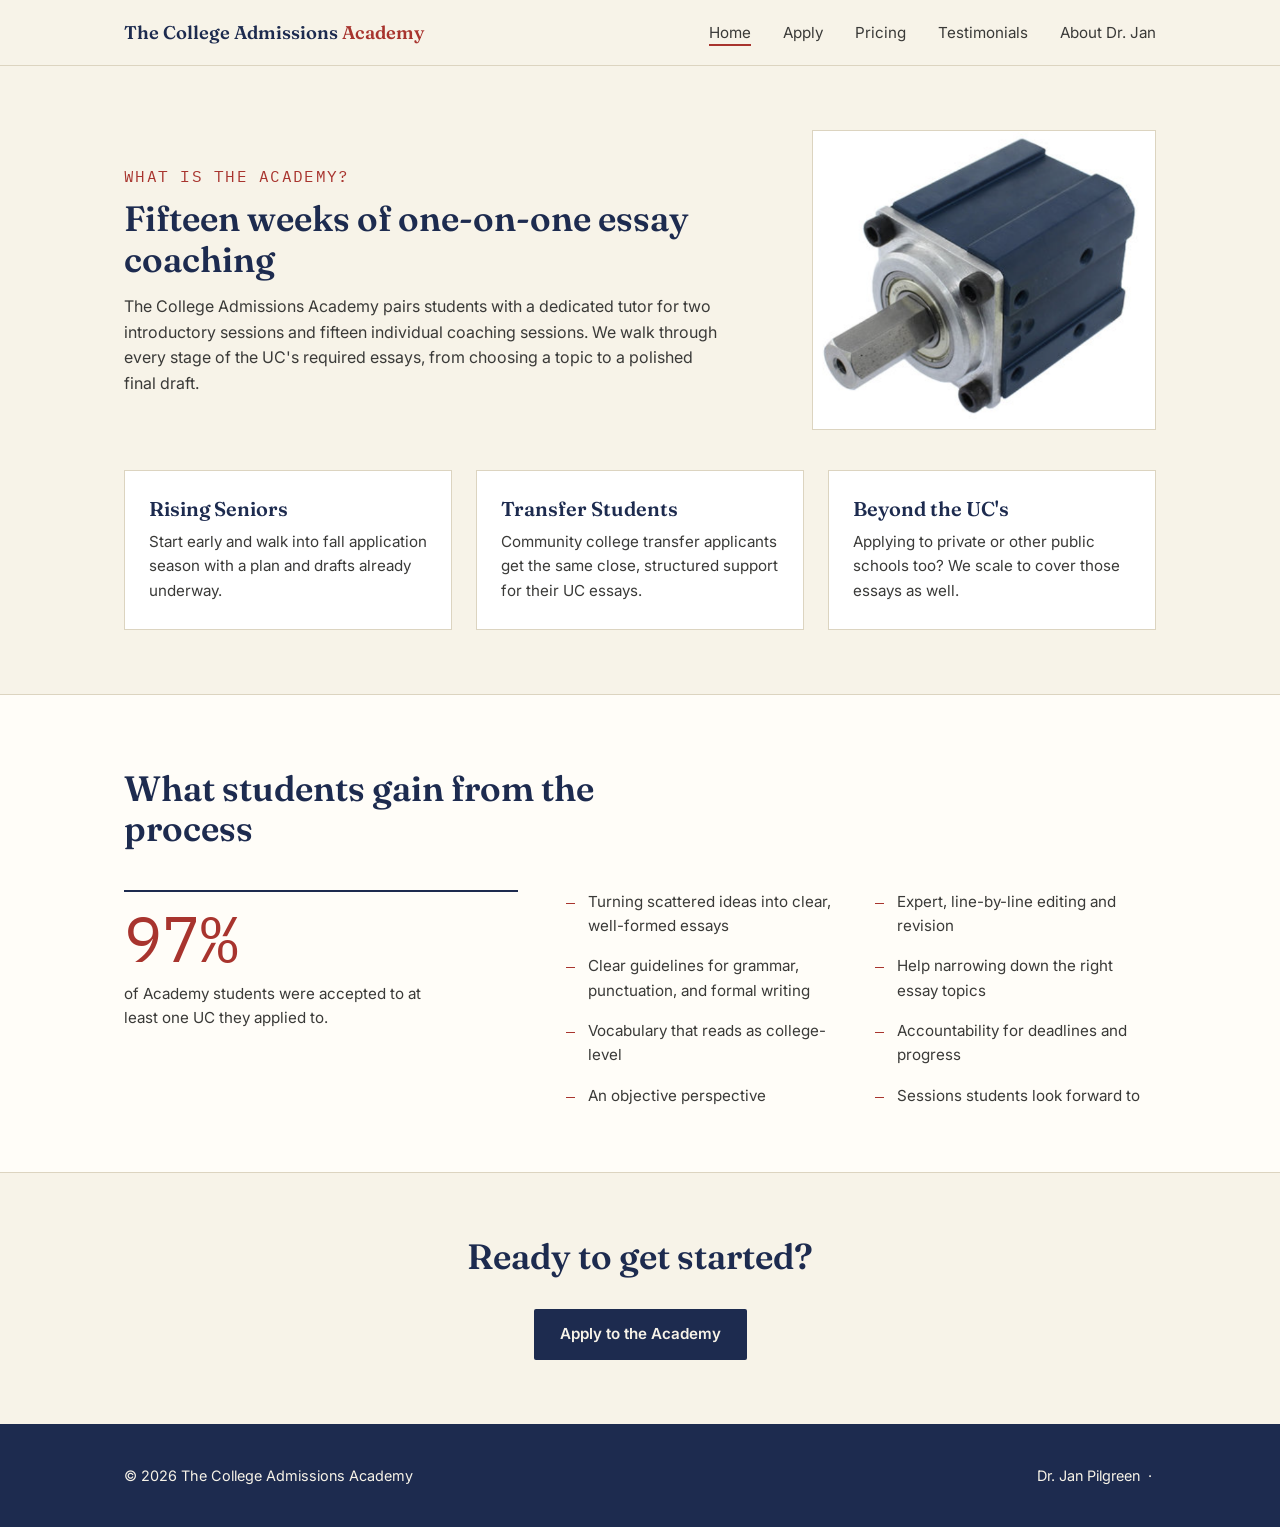
==== index.html @ 04e48bdd "initial commit" ====
<!DOCTYPE html>
<html lang="en">
<head>
    <meta charset="UTF-8">
    <meta name="viewport" content="width=device-width, initial-scale=1.0">
    <title>The College Admissions Academy</title>
    <link rel="stylesheet" href="styles.css">
</head>
<body>

    <header>
        <nav>
            <a href="index.html" class="logo">The College Admissions <span>Academy</span></a>
            <ul class="nav-links">
                <li><a href="index.html" class="active">Home</a></li>
                <li><a href="apply.html">Apply</a></li>
                <li><a href="pricing.html">Pricing</a></li>
                <li><a href="testimonials.html">Testimonials</a></li>
                <li><a href="about-tutor.html">About Dr. Jan</a></li>
                
            </ul>
        </nav>
    </header>
 
 
    <!-- What it is -->
    <section>
        <div class="container">
            <div class="intro-grid">
                <div class="section-head">
                    <p class="eyebrow">What is the Academy?</p>
                    <h2>Fifteen weeks of one-on-one essay coaching</h2>
                    <p style="margin-top: 14px;">
                        The College Admissions Academy pairs students with a dedicated tutor
                        for two introductory sessions and fifteen individual coaching
                        sessions. We walk through every stage of the UC's required essays,
                        from choosing a topic to a polished final draft.
                    </p>
                </div>
 
                <div class="intro-image">
                    <img src="logo_placeholder.png" alt="The College Admissions Academy">
                </div>
            </div>
 
            <div class="cards">
                <div class="card">
                    <h3>Rising Seniors</h3>
                    <p>Start early and walk into fall application season with a plan and drafts already underway.</p>
                </div>
                <div class="card">
                    <h3>Transfer Students</h3>
                    <p>Community college transfer applicants get the same close, structured support for their UC essays.</p>
                </div>
                <div class="card">
                    <h3>Beyond the UC's</h3>
                    <p>Applying to private or other public schools too? We scale to cover those essays as well.</p>
                </div>
            </div>
        </div>
    </section>
 
    <!-- Results -->
    <section class="alt">
        <div class="container">
            <div class="section-head">
                <h2>What students gain from the process</h2>
            </div>
 
            <div class="results-layout">
                <div class="headline-stat">
                    <span class="number mono-stat"><span data-key="success_rate">97</span>%</span>
                    <span class="label">of Academy students were accepted to at least one UC they applied to.</span>
                </div>
 
                <ul class="advantages">
                    <li>Turning scattered ideas into clear, well-formed essays</li>
                    <li>Expert, line-by-line editing and revision</li>
                    <li>Clear guidelines for grammar, punctuation, and formal writing</li>
                    <li>Help narrowing down the right essay topics</li>
                    <li>Vocabulary that reads as college-level</li>
                    <li>Accountability for deadlines and progress</li>
                    <li>An objective perspective</li>
                    <li>Sessions students look forward to</li>
                </ul>
            </div>
        </div>
    </section>
 
    <!-- CTA -->
    <section>
        <div class="container" style="text-align: center;">
            <h2>Ready to get started?</h2>
            <a href="apply.html" class="btn btn-primary" style="margin-top: 32px; display: inline-block;">Apply to the Academy</a>
        </div>
    </section>
 
    <footer>
        <div class="container">
            <span>&copy; 2026 The College Admissions Academy</span>
            <span>Dr. Jan Pilgreen &nbsp;&middot;&nbsp; <span data-key="email_address"></span></span>
        </div>
    </footer>
    

    <script src="data.js"></script>

    
</body>
</html>
---- styles.css ----
@import url('https://fonts.googleapis.com/css2?family=Fraunces:opsz,wght@9..144,400;9..144,600;9..144,700&family=Inter:wght@400;500;600&family=IBM+Plex+Mono:wght@500&display=swap');

:root {
    --paper: #F7F3E8;
    --ink: #1D2B4F;
    --red: #A8342E;
    --gold: #C99A3E;
    --charcoal: #3A3A38;
    --line: #DCD4C0;

    --font-display: 'Fraunces', serif;
    --font-body: 'Inter', sans-serif;
    --font-mono: 'IBM Plex Mono', monospace;
}

* {
    margin: 0;
    padding: 0;
    box-sizing: border-box;
}

html {
    scroll-behavior: smooth;
}

body {
    background: var(--paper);
    color: var(--charcoal);
    font-family: var(--font-body);
    line-height: 1.6;
}

img {
    max-width: 100%;
    display: block;
}

a {
    color: inherit;
    text-decoration: none;
}

h1, h2, h3 {
    font-family: var(--font-display);
    color: var(--ink);
    line-height: 1.15;
}

h1 { font-size: clamp(2.2rem, 5vw, 3.4rem); font-weight: 600; }
h2 { font-size: clamp(1.6rem, 3vw, 2.2rem); font-weight: 600; }
h3 { font-size: 1.25rem; font-weight: 600; }

.eyebrow {
    font-family: var(--font-mono);
    font-size: 0.99rem;
    letter-spacing: 0.08em;
    text-transform: uppercase;
    color: var(--red);
}

.mono-stat {
    font-family: var(--font-mono);
}

.container {
    max-width: 1080px;
    margin: 0 auto;
    padding: 0 24px;
}

/* ---------- Navigation ---------- */

header {
    background: var(--paper);
    border-bottom: 1px solid var(--line);
    position: sticky;
    top: 0;
    z-index: 100;
}

nav {
    max-width: 1080px;
    margin: 0 auto;
    padding: 18px 24px;
    display: flex;
    align-items: center;
    justify-content: space-between;
}

.logo {
    font-family: var(--font-display);
    font-weight: 600;
    font-size: 1.15rem;
    color: var(--ink);
}

.logo span {
    color: var(--red);
}

.nav-links {
    display: flex;
    gap: 32px;
    list-style: none;
    font-size: 0.95rem;
}

.nav-links a {
    position: relative;
    padding-bottom: 4px;
}

.nav-links a::after {
    content: "";
    position: absolute;
    left: 0;
    bottom: 0;
    width: 0;
    height: 2px;
    background: var(--red);
    transition: width 0.2s ease;
}

.nav-links a:hover::after,
.nav-links a.active::after {
    width: 100%;
}

.nav-toggle {
    display: none;
}

/* ---------- Hero ---------- */

.hero {
    padding: 80px 0 60px;
    border-bottom: 1px solid var(--line);
}

.hero .container {
    display: grid;
    grid-template-columns: 1.1fr 0.9fr;
    gap: 56px;
    align-items: center;
}

.hero h1 {
    margin: 14px 0 20px;
}

.hero p.lede {
    font-size: 1.1rem;
    max-width: 46ch;
    margin-bottom: 28px;
}

/* Annotated-manuscript hero graphic */
.manuscript {
    background: #fff;
    border: 1px solid var(--line);
    box-shadow: 6px 6px 0 var(--line);
    padding: 32px 30px;
    font-family: var(--font-mono);
    font-size: 0.85rem;
    color: var(--charcoal);
    position: relative;
}

.manuscript .redline {
    text-decoration: underline wavy var(--red);
    text-decoration-thickness: 1px;
}

.manuscript .comment {
    display: inline-block;
    margin-top: 18px;
    padding: 8px 12px;
    background: var(--paper);
    border-left: 3px solid var(--red);
    font-size: 0.78rem;
    color: var(--red);
}

/* ---------- Buttons ---------- */

.btn {
    display: inline-block;
    font-family: var(--font-body);
    font-weight: 600;
    font-size: 0.95rem;
    padding: 13px 26px;
    border-radius: 2px;
    transition: transform 0.15s ease, background 0.15s ease;
}

.btn-primary {
    background: var(--ink);
    color: var(--paper);
}

.btn-primary:hover {
    background: var(--red);
}

.btn-outline {
    border: 1.5px solid var(--ink);
    color: var(--ink);
}

.btn-outline:hover {
    border-color: var(--red);
    color: var(--red);
}

/* ---------- Intro grid (text + image) ---------- */
 
.intro-grid {
    display: grid;
    grid-template-columns: 1.3fr 0.7fr;
    gap: 48px;
    align-items: center;
    margin-bottom: 40px;
}
 
.intro-grid .section-head {
    margin-bottom: 0;
}
 
.intro-image img {
    width: 100%;
    border: 1px solid var(--line);
}
 


/* ---------- Sections ---------- */

section {
    padding: 64px 0;
}

section.alt {
    background: #FFFDF8;
    border-top: 1px solid var(--line);
    border-bottom: 1px solid var(--line);
}

.section-head {
    max-width: 60ch;
    margin-bottom: 40px;
}

.section-head h2 {
    margin-top: 10px;
}

/* ---------- Stat row ---------- */

.stats {
    display: grid;
    grid-template-columns: repeat(3, 1fr);
    gap: 24px;
    margin-top: 12px;
}

.stat {
    border-top: 2px solid var(--ink);
    padding-top: 12px;
}

.stat .number {
    font-family: var(--font-mono);
    font-size: 2rem;
    color: var(--red);
    display: block;
}

.stat .label {
    font-size: 0.9rem;
    color: var(--charcoal);
}

/* ---------- Pricing cards ---------- */
 
.pricing-cards {
    display: grid;
    grid-template-columns: 1fr 1fr;
    gap: 28px;
    margin-top: 8px;
}
 
.price-card {
    background: #fff;
    border: 1px solid var(--line);
    padding: 32px 28px;
}
 
.price-card-highlight {
    border: 1.5px solid var(--ink);
    box-shadow: 5px 5px 0 var(--line);
}
 
.price-amount {
    font-size: 2.6rem;
    color: var(--red);
    margin: 14px 0 4px;
}
 
.price-note {
    font-size: 0.85rem;
    color: var(--charcoal);
    margin-bottom: 20px;
}
 
.price-features {
    list-style: none;
    margin-bottom: 26px;
}
 
.price-features li {
    position: relative;
    padding-left: 20px;
    font-size: 0.92rem;
    margin-bottom: 10px;
}
 
.price-features li::before {
    content: "\2014";
    position: absolute;
    left: 0;
    color: var(--red);
    font-family: var(--font-mono);
}
 

/* ---------- Contact card ---------- */
 
.contact-card {
    background: #fff;
    border: 1px solid var(--line);
    padding: 32px 28px;
    display: grid;
    grid-template-columns: 1fr 1fr;
    gap: 24px;
    margin-top: 8px;
}
 
.contact-label {
    display: block;
    font-family: var(--font-mono);
    font-size: 0.78rem;
    letter-spacing: 0.06em;
    text-transform: uppercase;
    color: var(--red);
    margin-bottom: 8px;
}
 
.contact-value {
    font-family: var(--font-display);
    font-size: 1.4rem;
    color: var(--ink);
}
 
.contact-value:hover {
    color: var(--red);
}
 
/* ---------- Steps ---------- */
 
.steps {
    list-style: none;
    display: flex;
    flex-direction: column;
    gap: 24px;
    margin-top: 8px;
}
 
.steps li {
    display: grid;
    grid-template-columns: 60px 1fr;
    gap: 20px;
    align-items: start;
}
 
.step-number {
    font-family: var(--font-mono);
    font-size: 1.4rem;
    color: var(--red);
}
 
.steps h3 {
    margin-bottom: 4px;
}
 
.steps p {
    font-size: 0.95rem;
}


/* ---------- Author bio ---------- */
 
.author-bio {
    display: grid;
    grid-template-columns: 0.8fr 1.2fr;
    gap: 48px;
    align-items: start;
}
 
.author-photo img {
    width: 100%;
    border: 1px solid var(--line);
}
 
.author-role {
    font-family: var(--font-mono);
    font-size: 0.85rem;
    color: var(--red);
    margin: 6px 0 20px;
}
 
.author-text p {
    margin-bottom: 16px;
}
 


/* ---------- Testimonials ---------- */
 
.testimonial-list {
    display: grid;
    grid-template-columns: 1fr;
    gap: 22px;
    margin-top: 8px;
}
 
.testimonial {
    background: #fff;
    border: 1px solid var(--line);
    border-left: 3px solid var(--red);
    padding: 26px 28px;
}
 
.testimonial .quote {
    font-family: var(--font-display);
    font-size: 1.1rem;
    color: var(--ink);
    line-height: 1.5;
}
 
.testimonial .attribution {
    margin-top: 14px;
    font-family: var(--font-mono);
    font-size: 0.8rem;
    color: var(--red);
}
 
/* ---------- Footer ---------- */
 
footer {
    background: var(--ink);
    color: var(--paper);
    padding: 40px 0;
    font-size: 0.9rem;
}
 
footer .container {
    display: flex;
    justify-content: space-between;
    align-items: center;
    flex-wrap: wrap;
    gap: 16px;
}
 
footer a:hover {
    color: var(--gold);
}

/*-------- Results layout (advantages) ---------- */
 
.results-layout {
    display: grid;
    grid-template-columns: 0.8fr 1.2fr;
    gap: 48px;
    align-items: start;
    margin-top: 8px;
}
 
.headline-stat {
    border-top: 2px solid var(--ink);
    padding-top: 14px;
}
 
.headline-stat .number {
    font-family: var(--font-mono);
    font-size: 4rem;
    color: var(--red);
    display: block;
    line-height: 1;
}
 
.headline-stat .label {
    display: block;
    margin-top: 12px;
    font-size: 0.95rem;
    max-width: 30ch;
}
 
.advantages {
    list-style: none;
    display: grid;
    grid-template-columns: 1fr 1fr;
    gap: 16px 28px;
}
 
.advantages li {
    position: relative;
    padding-left: 22px;
    font-size: 0.95rem;
}
 
.advantages li::before {
    content: "\2014";
    position: absolute;
    left: 0;
    color: var(--red);
    font-family: var(--font-mono);
}


/* ---------- Cards ---------- */

.cards {
    display: grid;
    grid-template-columns: repeat(3, 1fr);
    gap: 24px;
    margin-top: 8px;
}

.card {
    background: #fff;
    border: 1px solid var(--line);
    padding: 26px 24px;
}

.card h3 {
    margin-bottom: 10px;
}

.card p {
    font-size: 0.95rem;
}

/* ---------- Footer ---------- */

footer {
    background: var(--ink);
    color: var(--paper);
    padding: 40px 0;
    font-size: 0.9rem;
}

footer .container {
    display: flex;
    justify-content: space-between;
    align-items: center;
    flex-wrap: wrap;
    gap: 16px;
}

footer a:hover {
    color: var(--gold);
}

/* ---------- Responsive ---------- */

@media (max-width: 800px) {
    .hero .container {
        grid-template-columns: 1fr;
    }

    .stats,
    .cards {
        grid-template-columns: 1fr;
    }

    .nav-links {
        display: none;
    }
}
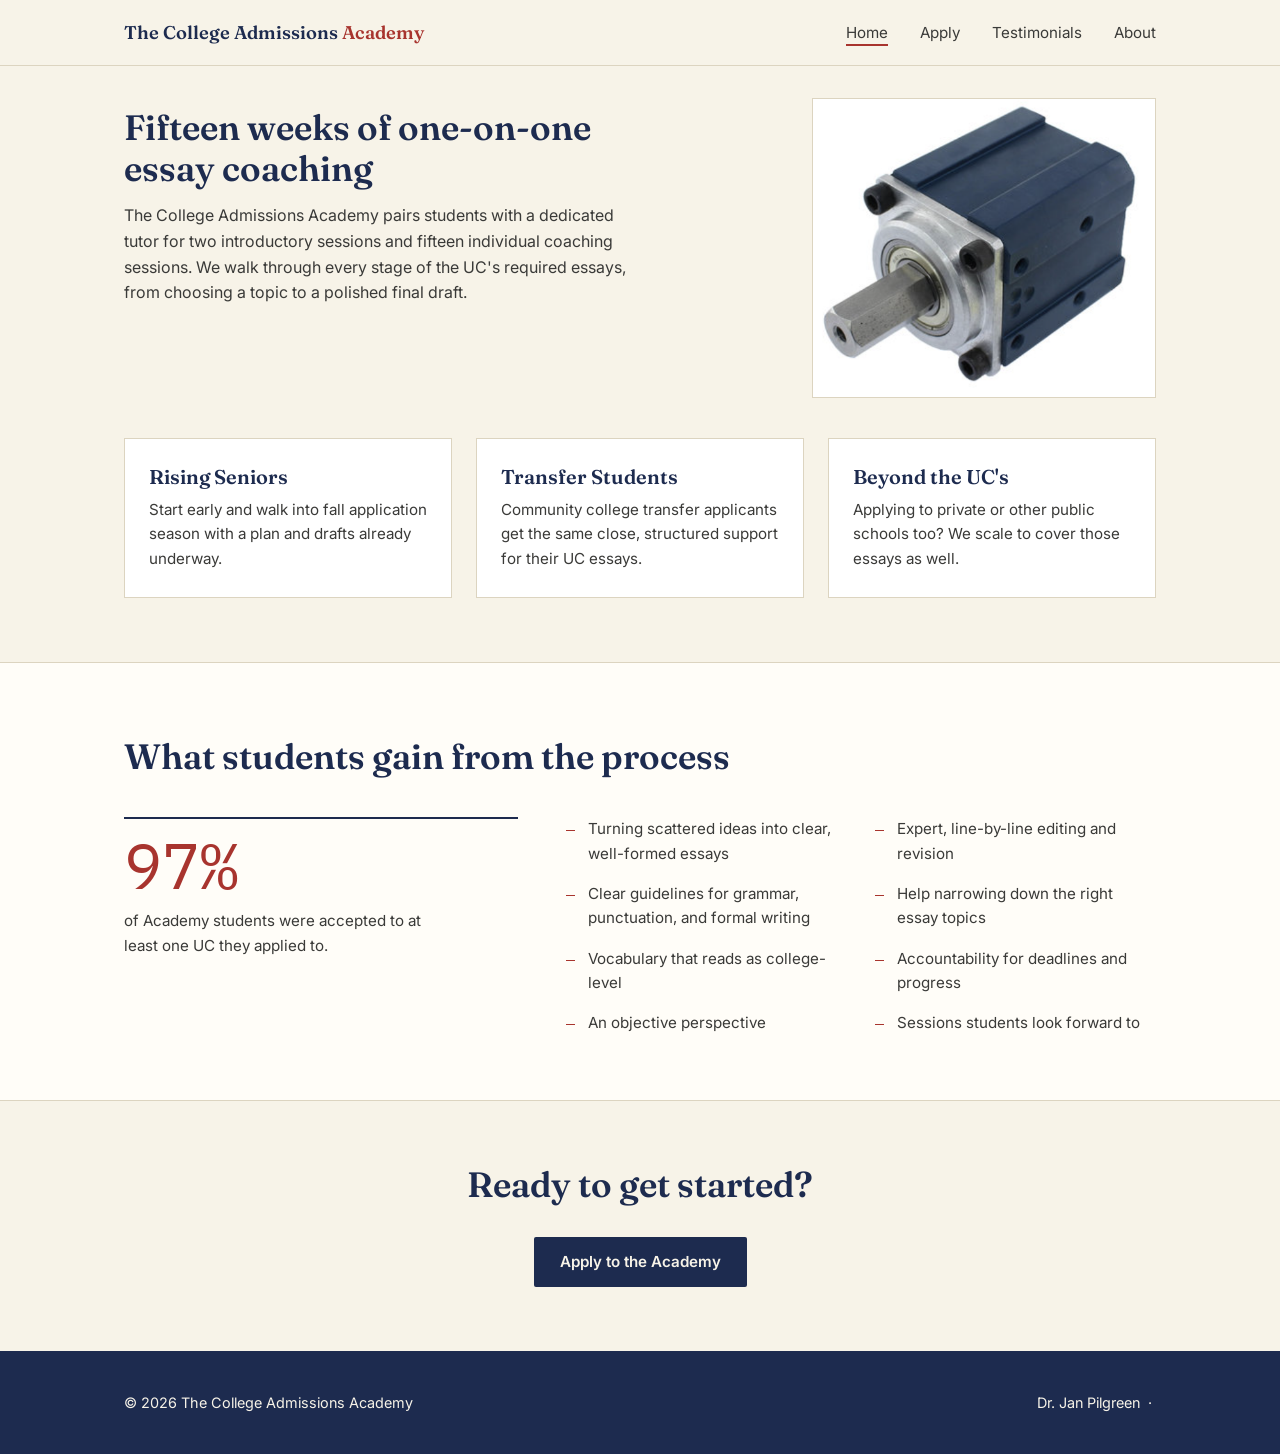
==== commit 702c8402: "second commit" ====
--- a/index.html
+++ b/index.html
@@ -14,21 +14,22 @@
             <ul class="nav-links">
                 <li><a href="index.html" class="active">Home</a></li>
                 <li><a href="apply.html">Apply</a></li>
-                <li><a href="pricing.html">Pricing</a></li>
                 <li><a href="testimonials.html">Testimonials</a></li>
-                <li><a href="about-tutor.html">About Dr. Jan</a></li>
+                <li><a href="about-tutor.html">About</a></li>
                 
             </ul>
+            <button class="nav-toggle" aria-label="Toggle menu" onclick="this.closest('nav').querySelector('.nav-links').classList.toggle('open')">
+                <span></span><span></span><span></span>
+            </button>
         </nav>
     </header>
  
  
     <!-- What it is -->
-    <section>
+    <section class="home-intro">
         <div class="container">
             <div class="intro-grid">
                 <div class="section-head">
-                    <p class="eyebrow">What is the Academy?</p>
                     <h2>Fifteen weeks of one-on-one essay coaching</h2>
                     <p style="margin-top: 14px;">
                         The College Admissions Academy pairs students with a dedicated tutor
@@ -86,6 +87,8 @@
             </div>
         </div>
     </section>
+
+
  
     <!-- CTA -->
     <section>
@@ -107,4 +110,4 @@
 
     
 </body>
-</html>+</html>
--- a/styles.css
+++ b/styles.css
@@ -80,6 +80,7 @@
 
 nav {
     max-width: 1080px;
+    position: relative;
     margin: 0 auto;
     padding: 18px 24px;
     display: flex;
@@ -128,6 +129,19 @@
 
 .nav-toggle {
     display: none;
+    background: none;
+    border: none;
+    cursor: pointer;
+    flex-direction: column;
+    gap: 5px;
+    padding: 6px;
+}
+
+.nav-toggle span {
+    width: 24px;
+    height: 2px;
+    background: var(--ink);
+    display: block;
 }
 
 /* ---------- Hero ---------- */
@@ -218,8 +232,12 @@
     display: grid;
     grid-template-columns: 1.3fr 0.7fr;
     gap: 48px;
-    align-items: center;
+    align-items: start;
     margin-bottom: 40px;
+}
+
+.home-intro {
+    padding-top: 32px;
 }
  
 .intro-grid .section-head {
@@ -246,7 +264,8 @@
 }
 
 .section-head {
-    max-width: 60ch;
+    width: 80%;
+    max-width: none;
     margin-bottom: 40px;
 }
 
@@ -287,6 +306,15 @@
     grid-template-columns: 1fr 1fr;
     gap: 28px;
     margin-top: 8px;
+}
+
+.pricing-options {
+    padding-top: 16px;
+    padding-bottom: 16px;
+}
+
+.pricing-contact {
+    padding-top: 0;
 }
  
 .price-card {
@@ -574,8 +602,58 @@
 /* ---------- Responsive ---------- */
 
 @media (max-width: 800px) {
+    .section-head {
+        width: 100%;
+    }
+
     .hero .container {
         grid-template-columns: 1fr;
+    }
+
+    .intro-grid {
+        grid-template-columns: minmax(0, 1fr) minmax(100px, 32%);
+        gap: 20px;
+        align-items: start;
+    }
+
+    .intro-grid .section-head {
+        display: contents;
+    }
+
+    .intro-grid .section-head h2 {
+        grid-column: 1;
+        grid-row: 1;
+        align-self: center;
+    }
+
+    .intro-grid .intro-image {
+        grid-column: 2;
+        grid-row: 1;
+    }
+
+    .intro-grid .section-head p {
+        grid-column: 1 / -1;
+        grid-row: 2;
+    }
+
+    .author-bio {
+        grid-template-columns: 1fr;
+        gap: 28px;
+    }
+
+    .pricing-cards,
+    .contact-card {
+        grid-template-columns: 1fr;
+    }
+
+    .results-layout {
+        grid-template-columns: 1fr;
+        gap: 32px;
+    }
+
+    .advantages {
+        grid-template-columns: 1fr;
+        gap: 14px;
     }
 
     .stats,
@@ -585,5 +663,29 @@
 
     .nav-links {
         display: none;
-    }
-}+        position: absolute;
+        top: 100%;
+        left: 0;
+        right: 0;
+        flex-direction: column;
+        gap: 0;
+        padding: 10px 24px 18px;
+        background: var(--paper);
+        border-bottom: 1px solid var(--line);
+        box-shadow: 0 8px 14px rgba(29, 43, 79, 0.08);
+    }
+
+    .nav-links.open {
+        display: flex;
+    }
+
+    .nav-links a {
+        display: block;
+        padding: 12px 0;
+    }
+
+    .nav-toggle {
+        display: flex;
+        flex-shrink: 0;
+    }
+}
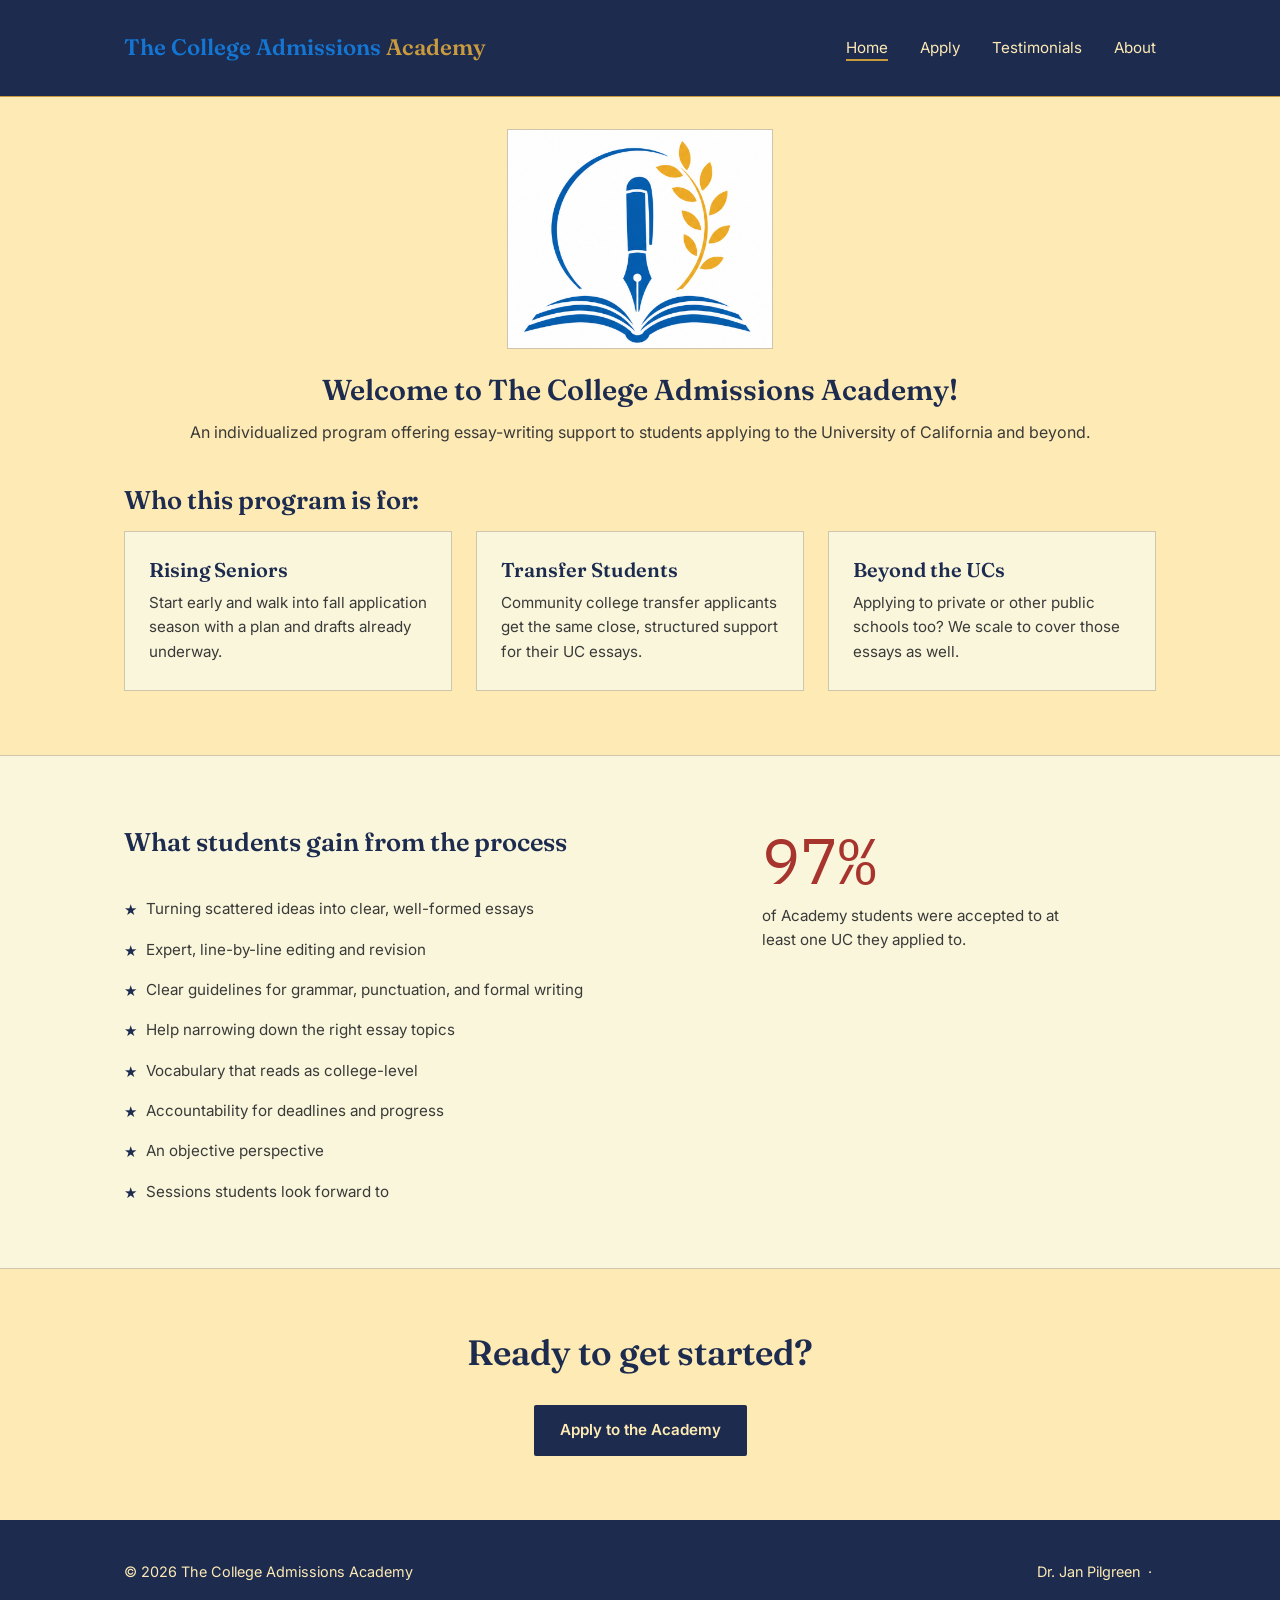
==== commit 8f8bbf1e: "what is even the poitn of the commit messages" ====
--- a/index.html
+++ b/index.html
@@ -29,21 +29,21 @@
     <section class="home-intro">
         <div class="container">
             <div class="intro-grid">
-                <div class="section-head">
-                    <h2>Fifteen weeks of one-on-one essay coaching</h2>
-                    <p style="margin-top: 14px;">
-                        The College Admissions Academy pairs students with a dedicated tutor
-                        for two introductory sessions and fifteen individual coaching
-                        sessions. We walk through every stage of the UC's required essays,
-                        from choosing a topic to a polished final draft.
-                    </p>
-                </div>
- 
                 <div class="intro-image">
                     <img src="logo_placeholder.png" alt="The College Admissions Academy">
                 </div>
+
+                <div class="section-head">
+                    <h4>Welcome to The College Admissions Academy!</h4>
+                    <p style="margin-top: 14px;">
+                        An individualized program offering essay-writing support to students
+                        applying to the University of California and beyond.
+                    </p>
+                </div>
             </div>
- 
+
+            <h5 class="audience-heading">Who this program is for:</h5>
+
             <div class="cards">
                 <div class="card">
                     <h3>Rising Seniors</h3>
@@ -54,7 +54,7 @@
                     <p>Community college transfer applicants get the same close, structured support for their UC essays.</p>
                 </div>
                 <div class="card">
-                    <h3>Beyond the UC's</h3>
+                    <h3>Beyond the UCs</h3>
                     <p>Applying to private or other public schools too? We scale to cover those essays as well.</p>
                 </div>
             </div>
@@ -64,26 +64,28 @@
     <!-- Results -->
     <section class="alt">
         <div class="container">
-            <div class="section-head">
-                <h2>What students gain from the process</h2>
-            </div>
- 
             <div class="results-layout">
+                <div class="results-content">
+                    <div class="section-head">
+                        <h5>What students gain from the process</h5>
+                    </div>
+
+                    <ul class="advantages">
+                        <li>Turning scattered ideas into clear, well-formed essays</li>
+                        <li>Expert, line-by-line editing and revision</li>
+                        <li>Clear guidelines for grammar, punctuation, and formal writing</li>
+                        <li>Help narrowing down the right essay topics</li>
+                        <li>Vocabulary that reads as college-level</li>
+                        <li>Accountability for deadlines and progress</li>
+                        <li>An objective perspective</li>
+                        <li>Sessions students look forward to</li>
+                    </ul>
+                </div>
+
                 <div class="headline-stat">
                     <span class="number mono-stat"><span data-key="success_rate">97</span>%</span>
                     <span class="label">of Academy students were accepted to at least one UC they applied to.</span>
                 </div>
- 
-                <ul class="advantages">
-                    <li>Turning scattered ideas into clear, well-formed essays</li>
-                    <li>Expert, line-by-line editing and revision</li>
-                    <li>Clear guidelines for grammar, punctuation, and formal writing</li>
-                    <li>Help narrowing down the right essay topics</li>
-                    <li>Vocabulary that reads as college-level</li>
-                    <li>Accountability for deadlines and progress</li>
-                    <li>An objective perspective</li>
-                    <li>Sessions students look forward to</li>
-                </ul>
             </div>
         </div>
     </section>
--- a/styles.css
+++ b/styles.css
@@ -1,13 +1,16 @@
 @import url('https://fonts.googleapis.com/css2?family=Fraunces:opsz,wght@9..144,400;9..144,600;9..144,700&family=Inter:wght@400;500;600&family=IBM+Plex+Mono:wght@500&display=swap');
 
 :root {
-    --paper: #F7F3E8;
+    --paper: #fdeab4;
     --ink: #1D2B4F;
     --red: #A8342E;
     --gold: #C99A3E;
     --charcoal: #3A3A38;
-    --line: #DCD4C0;
-
+    --line: #cfc5ab;
+    --ucblue: #1476d2;
+    --altcolor: #f9f6dc;
+
+    /*cfc5ab*/
     --font-display: 'Fraunces', serif;
     --font-body: 'Inter', sans-serif;
     --font-mono: 'IBM Plex Mono', monospace;
@@ -24,6 +27,9 @@
 }
 
 body {
+    min-height: 100vh;
+    display: flex;
+    flex-direction: column;
     background: var(--paper);
     color: var(--charcoal);
     font-family: var(--font-body);
@@ -40,7 +46,7 @@
     text-decoration: none;
 }
 
-h1, h2, h3 {
+h1, h2, h3, h4, h5 {
     font-family: var(--font-display);
     color: var(--ink);
     line-height: 1.15;
@@ -48,7 +54,9 @@
 
 h1 { font-size: clamp(2.2rem, 5vw, 3.4rem); font-weight: 600; }
 h2 { font-size: clamp(1.6rem, 3vw, 2.2rem); font-weight: 600; }
+h4 { font-size: 1.8rem; font-weight: 600; }
 h3 { font-size: 1.25rem; font-weight: 600; }
+h5 { font-size: 1.6rem; font-weight: 600; }
 
 .eyebrow {
     font-family: var(--font-mono);
@@ -71,8 +79,8 @@
 /* ---------- Navigation ---------- */
 
 header {
-    background: var(--paper);
-    border-bottom: 1px solid var(--line);
+    background: var(--ink);
+    border-bottom: 1px solid var(--gold);
     position: sticky;
     top: 0;
     z-index: 100;
@@ -82,7 +90,7 @@
     max-width: 1080px;
     position: relative;
     margin: 0 auto;
-    padding: 18px 24px;
+    padding: 30px 24px;
     display: flex;
     align-items: center;
     justify-content: space-between;
@@ -91,12 +99,12 @@
 .logo {
     font-family: var(--font-display);
     font-weight: 600;
-    font-size: 1.15rem;
-    color: var(--ink);
+    font-size: clamp(1.15rem, 2.2vw, 1.4rem);
+    color: var(--ucblue);
 }
 
 .logo span {
-    color: var(--red);
+    color: var(--gold);
 }
 
 .nav-links {
@@ -104,6 +112,7 @@
     gap: 32px;
     list-style: none;
     font-size: 0.95rem;
+    color: var(--paper);
 }
 
 .nav-links a {
@@ -118,7 +127,7 @@
     bottom: 0;
     width: 0;
     height: 2px;
-    background: var(--red);
+    background: var(--gold);
     transition: width 0.2s ease;
 }
 
@@ -140,7 +149,7 @@
 .nav-toggle span {
     width: 24px;
     height: 2px;
-    background: var(--ink);
+    background: var(--paper);
     display: block;
 }
 
@@ -170,7 +179,7 @@
 
 /* Annotated-manuscript hero graphic */
 .manuscript {
-    background: #fff;
+    background: var(--altcolor);
     border: 1px solid var(--line);
     box-shadow: 6px 6px 0 var(--line);
     padding: 32px 30px;
@@ -230,8 +239,8 @@
  
 .intro-grid {
     display: grid;
-    grid-template-columns: 1.3fr 0.7fr;
-    gap: 48px;
+    grid-template-columns: 1fr;
+    gap: 24px;
     align-items: start;
     margin-bottom: 40px;
 }
@@ -241,11 +250,21 @@
 }
  
 .intro-grid .section-head {
+    width: 100%;
     margin-bottom: 0;
-}
- 
+    text-align: center;
+}
+
+.audience-heading {
+    margin-bottom: 16px;
+}
+
 .intro-image img {
-    width: 100%;
+    display: block;
+    width: auto;
+    max-width: 100%;
+    max-height: 220px;
+    margin: 0 auto;
     border: 1px solid var(--line);
 }
  
@@ -258,7 +277,7 @@
 }
 
 section.alt {
-    background: #FFFDF8;
+    background: var(--altcolor);
     border-top: 1px solid var(--line);
     border-bottom: 1px solid var(--line);
 }
@@ -310,7 +329,7 @@
 
 .pricing-options {
     padding-top: 16px;
-    padding-bottom: 16px;
+    padding-bottom: 40px;
 }
 
 .pricing-contact {
@@ -318,7 +337,7 @@
 }
  
 .price-card {
-    background: #fff;
+    background: var(--altcolor);
     border: 1px solid var(--line);
     padding: 32px 28px;
 }
@@ -329,8 +348,9 @@
 }
  
 .price-amount {
-    font-size: 2.6rem;
-    color: var(--red);
+    font-family: var(--font-body);
+    font-size: 1.6rem;
+    color: var(--ink);
     margin: 14px 0 4px;
 }
  
@@ -343,6 +363,10 @@
 .price-features {
     list-style: none;
     margin-bottom: 26px;
+}
+
+.uc-plan-heading {
+    margin-bottom: 24px;
 }
  
 .price-features li {
@@ -353,10 +377,10 @@
 }
  
 .price-features li::before {
-    content: "\2014";
+    content: "\2605";
     position: absolute;
     left: 0;
-    color: var(--red);
+    color: var(--ink);
     font-family: var(--font-mono);
 }
  
@@ -364,9 +388,9 @@
 /* ---------- Contact card ---------- */
  
 .contact-card {
-    background: #fff;
+    background: var(--altcolor);
     border: 1px solid var(--line);
-    padding: 32px 28px;
+    padding: 24px 28px;
     display: grid;
     grid-template-columns: 1fr 1fr;
     gap: 24px;
@@ -462,7 +486,7 @@
 }
  
 .testimonial {
-    background: #fff;
+    background: var(--altcolor);
     border: 1px solid var(--line);
     border-left: 3px solid var(--red);
     padding: 26px 28px;
@@ -485,6 +509,7 @@
 /* ---------- Footer ---------- */
  
 footer {
+    margin-top: auto;
     background: var(--ink);
     color: var(--paper);
     padding: 40px 0;
@@ -507,15 +532,18 @@
  
 .results-layout {
     display: grid;
-    grid-template-columns: 0.8fr 1.2fr;
+    grid-template-columns: 1.2fr 0.8fr;
     gap: 48px;
     align-items: start;
     margin-top: 8px;
 }
  
 .headline-stat {
-    border-top: 2px solid var(--ink);
-    padding-top: 14px;
+    padding-top: 0;
+}
+
+.results-content .section-head {
+    width: 100%;
 }
  
 .headline-stat .number {
@@ -536,7 +564,7 @@
 .advantages {
     list-style: none;
     display: grid;
-    grid-template-columns: 1fr 1fr;
+    grid-template-columns: 1fr;
     gap: 16px 28px;
 }
  
@@ -547,10 +575,10 @@
 }
  
 .advantages li::before {
-    content: "\2014";
+    content: "\2605";
     position: absolute;
     left: 0;
-    color: var(--red);
+    color: var(--ink);
     font-family: var(--font-mono);
 }
 
@@ -565,7 +593,7 @@
 }
 
 .card {
-    background: #fff;
+    background: var(--altcolor);
     border: 1px solid var(--line);
     padding: 26px 24px;
 }
@@ -608,32 +636,6 @@
 
     .hero .container {
         grid-template-columns: 1fr;
-    }
-
-    .intro-grid {
-        grid-template-columns: minmax(0, 1fr) minmax(100px, 32%);
-        gap: 20px;
-        align-items: start;
-    }
-
-    .intro-grid .section-head {
-        display: contents;
-    }
-
-    .intro-grid .section-head h2 {
-        grid-column: 1;
-        grid-row: 1;
-        align-self: center;
-    }
-
-    .intro-grid .intro-image {
-        grid-column: 2;
-        grid-row: 1;
-    }
-
-    .intro-grid .section-head p {
-        grid-column: 1 / -1;
-        grid-row: 2;
     }
 
     .author-bio {
@@ -670,8 +672,8 @@
         flex-direction: column;
         gap: 0;
         padding: 10px 24px 18px;
-        background: var(--paper);
-        border-bottom: 1px solid var(--line);
+        background: var(--ink);
+        border-bottom: 1px solid var(--gold);
         box-shadow: 0 8px 14px rgba(29, 43, 79, 0.08);
     }
 
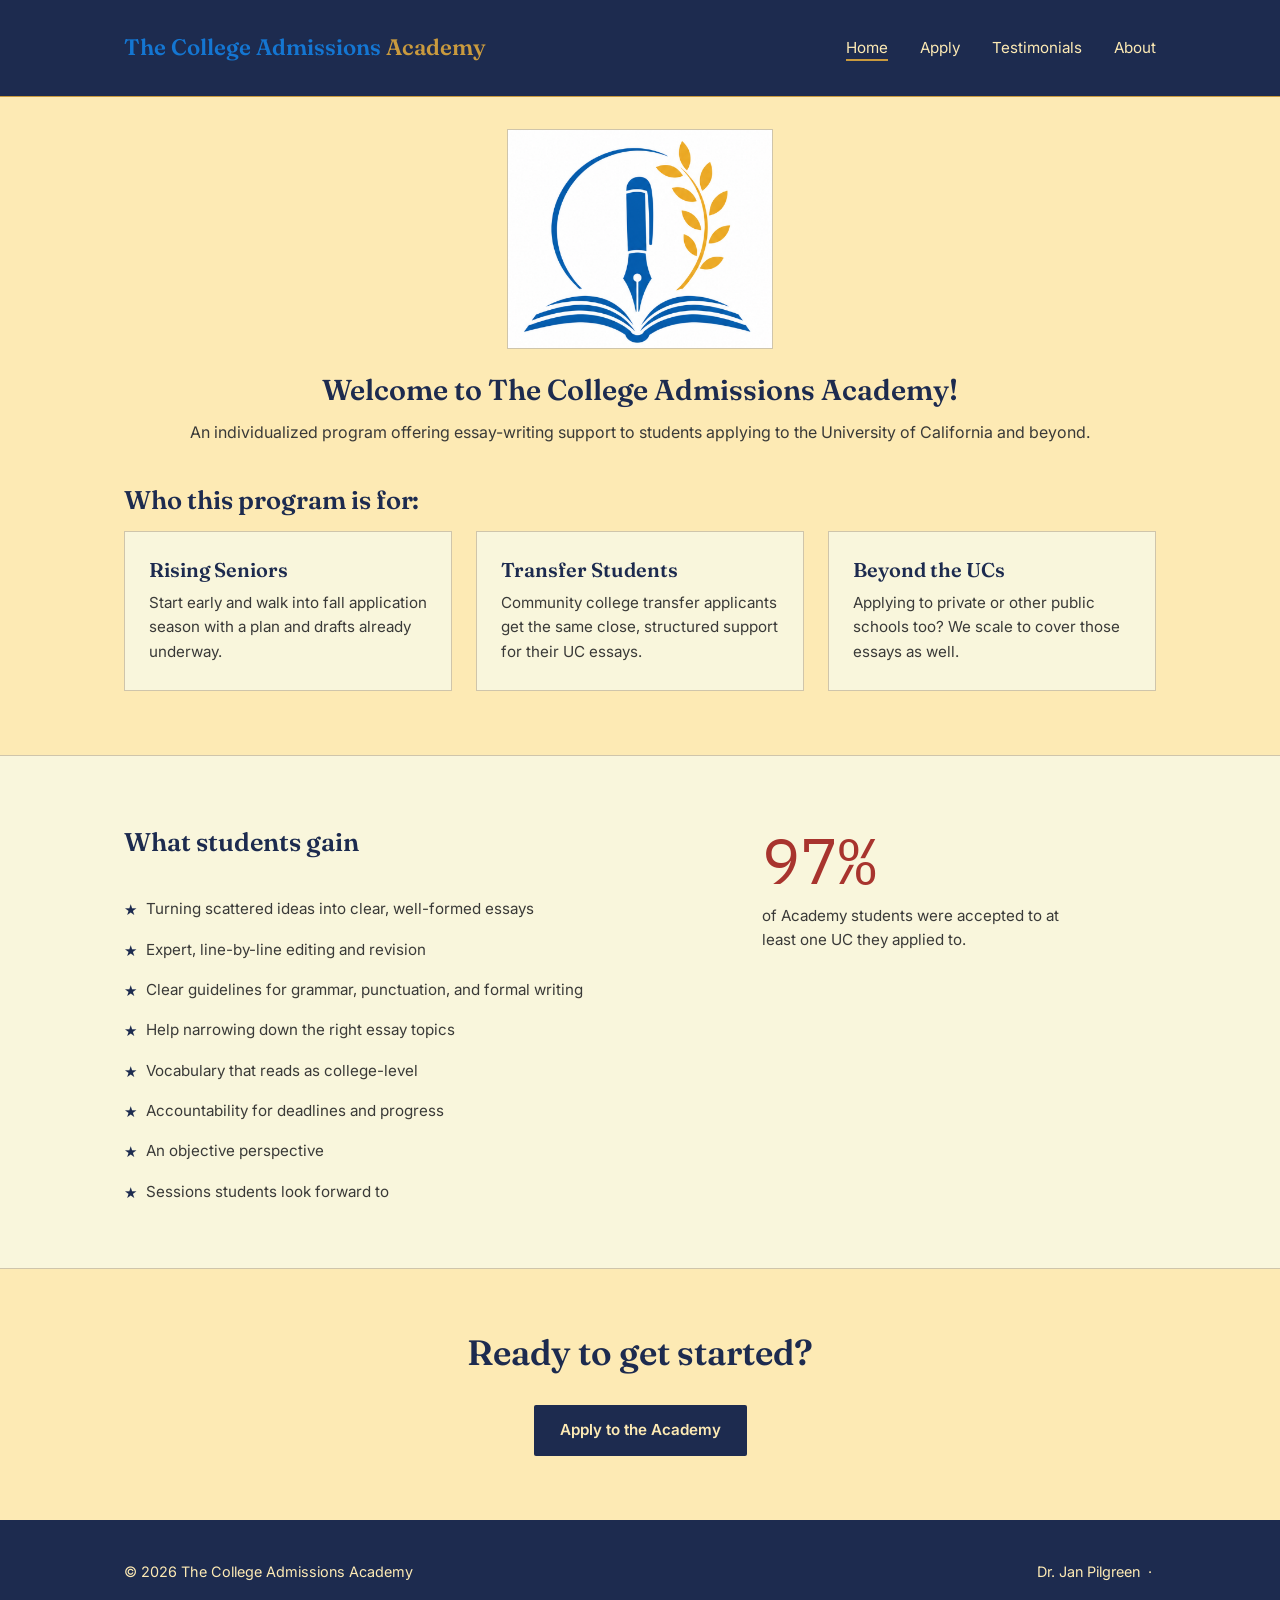
==== commit 23fa4d04: "a[[][]" ====
--- a/index.html
+++ b/index.html
@@ -67,7 +67,7 @@
             <div class="results-layout">
                 <div class="results-content">
                     <div class="section-head">
-                        <h5>What students gain from the process</h5>
+                        <h5>What students gain</h5>
                     </div>
 
                     <ul class="advantages">
@@ -103,7 +103,7 @@
     <footer>
         <div class="container">
             <span>&copy; 2026 The College Admissions Academy</span>
-            <span>Dr. Jan Pilgreen &nbsp;&middot;&nbsp; <span data-key="email_address"></span></span>
+            <span>Dr. Jan Pilgreen &nbsp;&middot;&nbsp; <a href="mailto:jpilgreen1006@gmail.com" data-key="email_address" data-mailto></a></span>
         </div>
     </footer>
     
